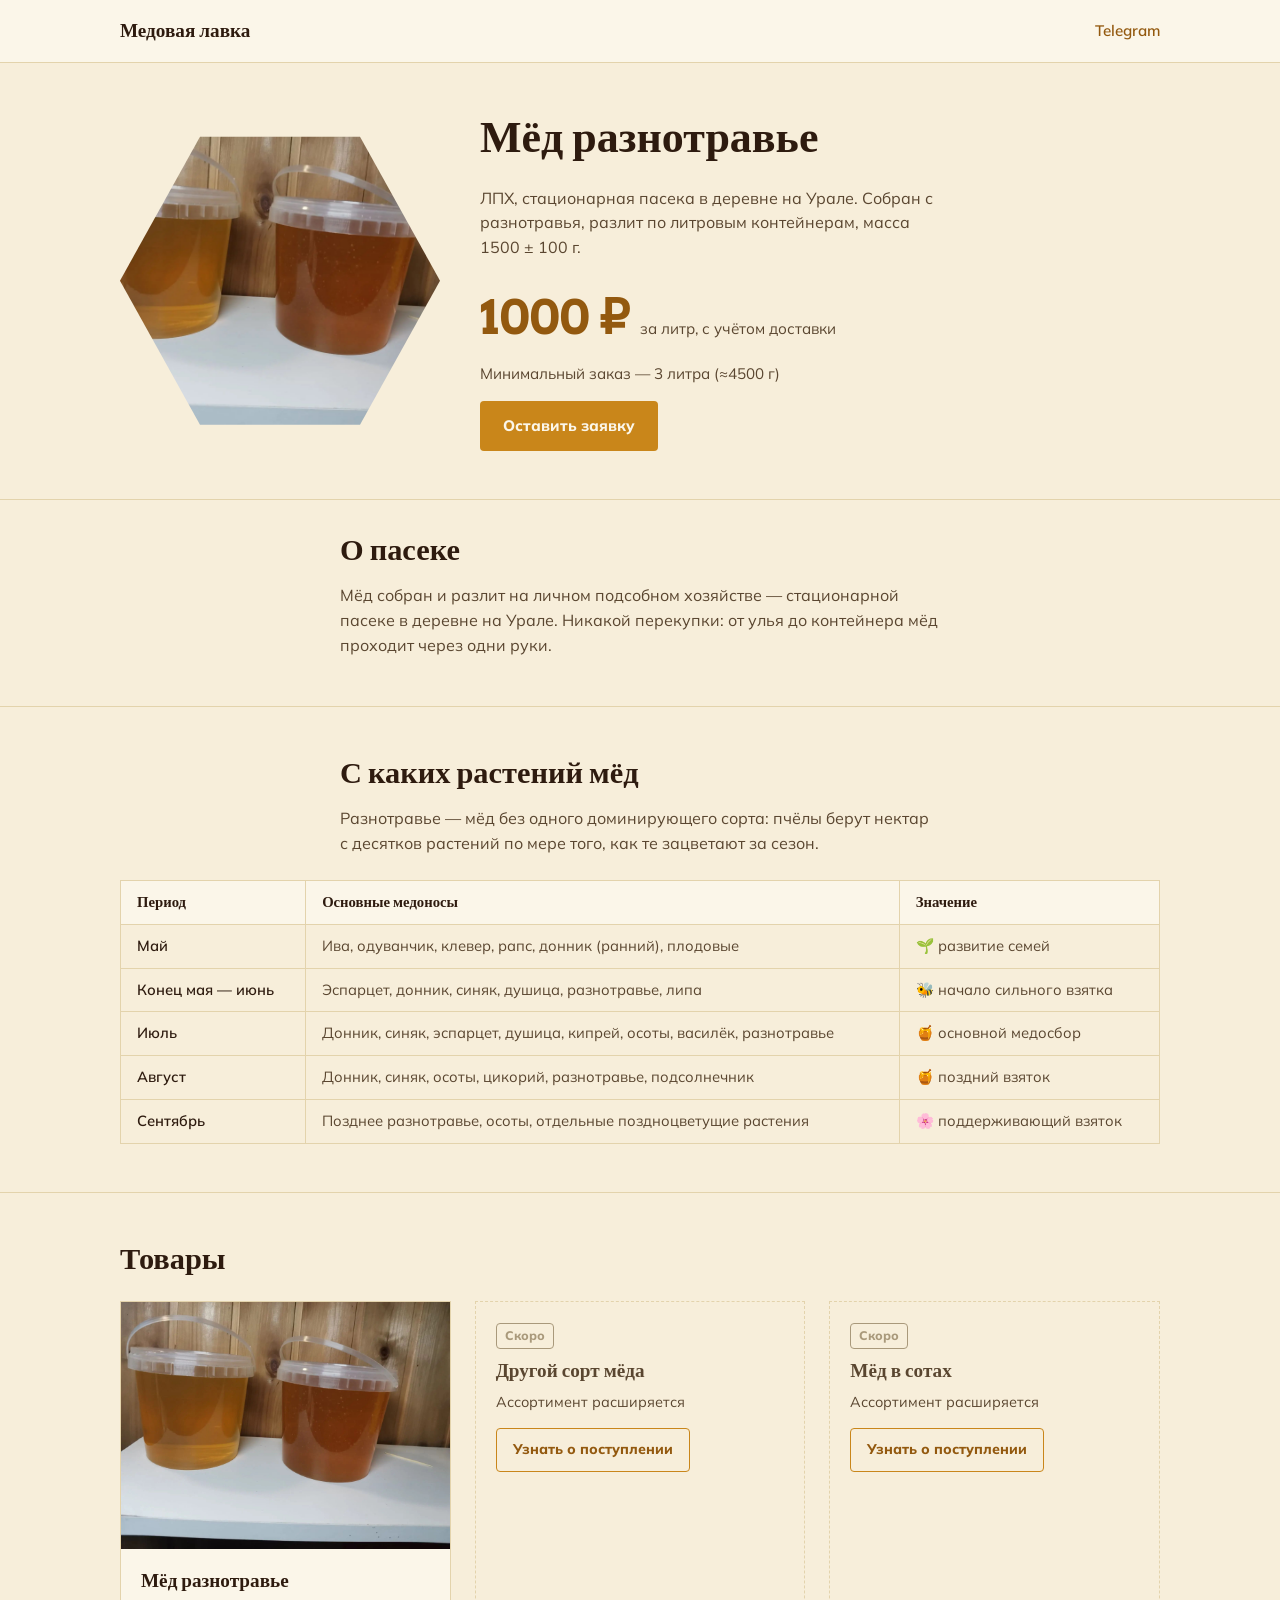
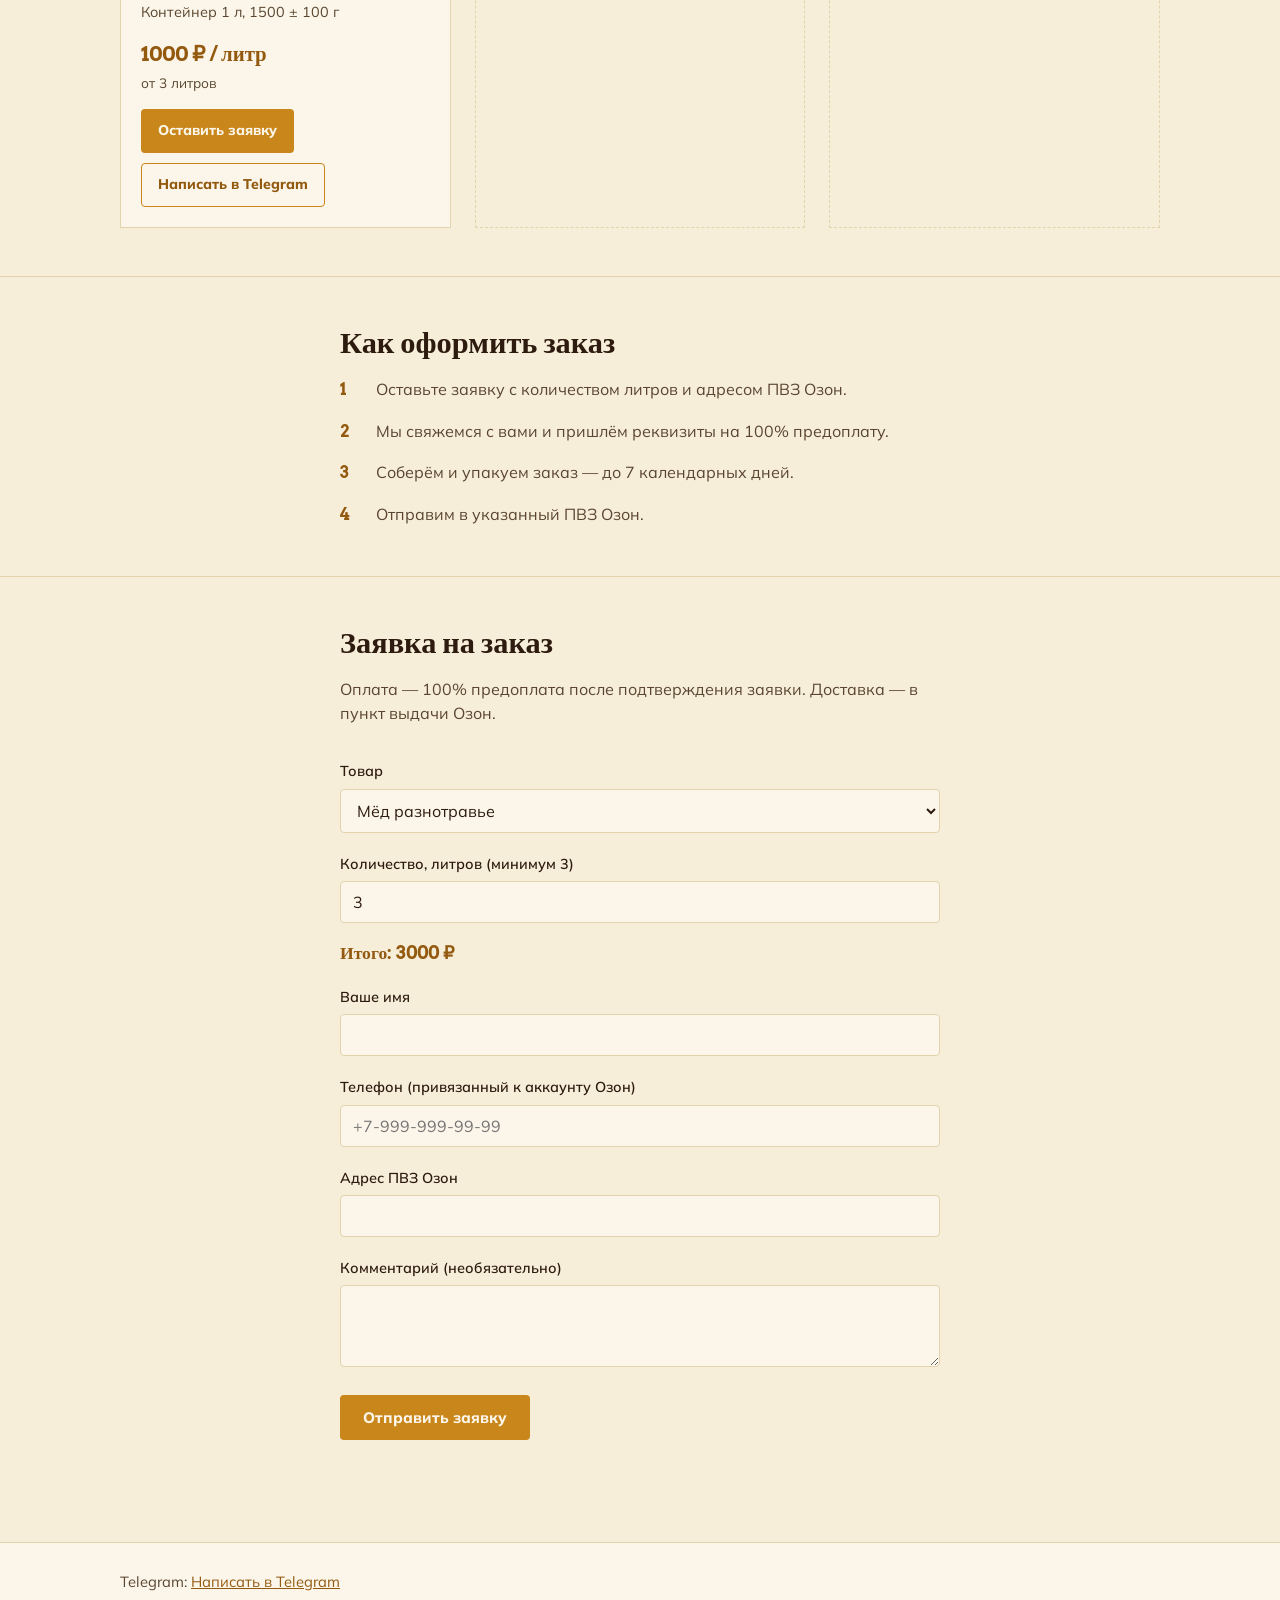
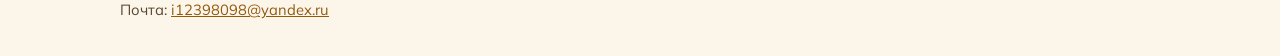
==== index.html @ 8c2269fa "Initial site: honey landing page with order form and Telegram contact Co-Authored-By: Claude Sonnet " ====
<!DOCTYPE html>
<html lang="ru">
<head>
<meta charset="UTF-8">
<meta name="viewport" content="width=device-width, initial-scale=1.0">
<title>Медовая лавка — мёд разнотравье с Урала</title>
<meta name="description" content="Мёд разнотравье с личной стационарной пасеки на Урале. 1000 ₽ за литр с учётом доставки, заказ от 3 литров, доставка в ПВЗ Озон.">
<link rel="preconnect" href="https://fonts.googleapis.com">
<link rel="preconnect" href="https://fonts.gstatic.com" crossorigin>
<link href="https://fonts.googleapis.com/css2?family=Arvo:wght@400;700&family=Mulish:wght@400;600;800&display=swap" rel="stylesheet">
<link rel="stylesheet" href="css/style.css">
</head>
<body>

<header class="site-header">
  <div class="wrap header-inner">
    <span class="brand">Медовая лавка</span>
    <a class="header-contact js-tg-link" href="#" target="_blank" rel="noopener">Telegram</a>
  </div>
</header>

<main>

  <section class="hero">
    <div class="wrap hero-inner">
      <div class="hero-photo">
        <img src="assets/photos/honey-1.jpg" alt="Мёд разнотравье с Урала в литровом контейнере">
      </div>
      <div class="hero-text">
        <h1>Мёд разнотравье</h1>
        <p class="hero-lead">ЛПХ, стационарная пасека в деревне на Урале. Собран с разнотравья, разлит по литровым контейнерам, масса 1500&nbsp;±&nbsp;100&nbsp;г.</p>
        <p class="price-tag"><span class="price-number">1000&nbsp;₽</span><span class="price-unit">за литр, с учётом доставки</span></p>
        <p class="hero-note">Минимальный заказ — 3 литра (≈4500 г)</p>
        <a href="#order-form" class="btn btn-primary" data-product="honey-main">Оставить заявку</a>
      </div>
    </div>
  </section>

  <section class="about">
    <div class="wrap narrow">
      <h2>О пасеке</h2>
      <p>Мёд собран и разлит на личном подсобном хозяйстве — стационарной пасеке в деревне на Урале. Никакой перекупки: от улья до контейнера мёд проходит через одни руки.</p>
    </div>
  </section>

  <section class="forage">
    <div class="wrap narrow">
      <h2>С каких растений мёд</h2>
      <p>Разнотравье — мёд без одного доминирующего сорта: пчёлы берут нектар с десятков растений по мере того, как те зацветают за сезон.</p>
    </div>
    <div class="wrap">
      <div class="table-scroll">
        <table class="forage-table">
          <thead>
            <tr>
              <th>Период</th>
              <th>Основные медоносы</th>
              <th>Значение</th>
            </tr>
          </thead>
          <tbody>
            <tr>
              <td>Май</td>
              <td>Ива, одуванчик, клевер, рапс, донник (ранний), плодовые</td>
              <td>🌱 развитие семей</td>
            </tr>
            <tr>
              <td>Конец мая — июнь</td>
              <td>Эспарцет, донник, синяк, душица, разнотравье, липа</td>
              <td>🐝 начало сильного взятка</td>
            </tr>
            <tr>
              <td>Июль</td>
              <td>Донник, синяк, эспарцет, душица, кипрей, осоты, василёк, разнотравье</td>
              <td>🍯 основной медосбор</td>
            </tr>
            <tr>
              <td>Август</td>
              <td>Донник, синяк, осоты, цикорий, разнотравье, подсолнечник</td>
              <td>🍯 поздний взяток</td>
            </tr>
            <tr>
              <td>Сентябрь</td>
              <td>Позднее разнотравье, осоты, отдельные поздноцветущие растения</td>
              <td>🌸 поддерживающий взяток</td>
            </tr>
          </tbody>
        </table>
      </div>
    </div>
  </section>

  <section class="catalog" id="catalog">
    <div class="wrap">
      <h2>Товары</h2>
      <div class="catalog-grid">

        <article class="product-card">
          <div class="product-photo">
            <img src="assets/photos/honey-1.jpg" alt="Мёд разнотравье, литровый контейнер">
          </div>
          <div class="product-body">
            <h3>Мёд разнотравье</h3>
            <p class="product-meta">Контейнер 1 л, 1500&nbsp;±&nbsp;100 г</p>
            <p class="product-price">1000 ₽ / литр</p>
            <p class="product-min">от 3 литров</p>
            <div class="product-actions">
              <a href="#order-form" class="btn btn-primary" data-product="honey-main">Оставить заявку</a>
              <a href="#" target="_blank" rel="noopener" class="btn btn-ghost js-tg-link">Написать в Telegram</a>
            </div>
          </div>
        </article>

        <article class="product-card product-card--soon">
          <div class="product-body">
            <span class="soon-badge">Скоро</span>
            <h3>Другой сорт мёда</h3>
            <p class="product-meta">Ассортимент расширяется</p>
            <div class="product-actions">
              <a href="#order-form" class="btn btn-ghost" data-product="honey-other">Узнать о поступлении</a>
            </div>
          </div>
        </article>

        <article class="product-card product-card--soon">
          <div class="product-body">
            <span class="soon-badge">Скоро</span>
            <h3>Мёд в сотах</h3>
            <p class="product-meta">Ассортимент расширяется</p>
            <div class="product-actions">
              <a href="#order-form" class="btn btn-ghost" data-product="combs">Узнать о поступлении</a>
            </div>
          </div>
        </article>

      </div>
    </div>
  </section>

  <section class="how">
    <div class="wrap narrow">
      <h2>Как оформить заказ</h2>
      <ol class="steps">
        <li><span class="step-num">1</span> Оставьте заявку с количеством литров и адресом ПВЗ Озон.</li>
        <li><span class="step-num">2</span> Мы свяжемся с вами и пришлём реквизиты на 100% предоплату.</li>
        <li><span class="step-num">3</span> Соберём и упакуем заказ — до 7 календарных дней.</li>
        <li><span class="step-num">4</span> Отправим в указанный ПВЗ Озон.</li>
      </ol>
    </div>
  </section>

  <section class="order" id="order-form">
    <div class="wrap narrow">
      <h2>Заявка на заказ</h2>
      <p class="order-note">Оплата — 100% предоплата после подтверждения заявки. Доставка — в пункт выдачи Озон.</p>

      <form id="orderForm">
        <label for="product">Товар</label>
        <select id="product" name="Товар" required>
          <option value="Мёд разнотравье">Мёд разнотравье</option>
          <option value="Другой сорт мёда (уточнить поступление)">Другой сорт мёда (уточнить поступление)</option>
          <option value="Мёд в сотах (уточнить поступление)">Мёд в сотах (уточнить поступление)</option>
        </select>

        <label for="liters">Количество, литров (минимум 3)</label>
        <input type="number" id="liters" name="Количество, л" min="3" step="1" value="3" required>

        <p class="order-total">Итого: <span id="orderTotal">3000 ₽</span></p>

        <label for="name">Ваше имя</label>
        <input type="text" id="name" name="Имя" required>

        <label for="phone">Телефон (привязанный к аккаунту Озон)</label>
        <input type="tel" id="phone" name="Телефон" placeholder="+7-999-999-99-99" pattern="\+7-\d{3}-\d{3}-\d{2}-\d{2}" title="Формат: +7-999-999-99-99" required>

        <label for="pvz">Адрес ПВЗ Озон</label>
        <input type="text" id="pvz" name="Адрес ПВЗ Озон" required>

        <label for="comment">Комментарий (необязательно)</label>
        <textarea id="comment" name="Комментарий" rows="3"></textarea>

        <button type="submit" class="btn btn-primary">Отправить заявку</button>
        <p id="formStatus" class="form-status" role="status"></p>
      </form>
    </div>
  </section>

</main>

<footer class="site-footer">
  <div class="wrap footer-inner">
    <p>Telegram: <a href="#" class="js-tg-link" target="_blank" rel="noopener">Написать в Telegram</a></p>
    <p>Почта: <a href="#" class="js-mail-link" data-show-address></a></p>
  </div>
</footer>


<script src="js/main.js"></script>
</body>
</html>
---- css/style.css ----
:root {
  --cream: #F7EEDA;
  --cream-2: #FBF6E9;
  --ink: #2E1B0F;
  --ink-soft: #5A4630;
  --honey: #C9861A;
  --honey-dark: #93590F;
  --line: #E3D3AC;
  --muted: #A9997B;

  --font-display: "Arvo", Georgia, serif;
  --font-body: "Mulish", -apple-system, Segoe UI, sans-serif;
}

* { box-sizing: border-box; }

html { color-scheme: light; }

body {
  margin: 0;
  background: var(--cream);
  color: var(--ink);
  font-family: var(--font-body);
  font-size: 16px;
  line-height: 1.55;
  -webkit-font-smoothing: antialiased;
}

h1, h2, h3 {
  font-family: var(--font-display);
  color: var(--ink);
  line-height: 1.2;
  margin: 0 0 0.5em;
}

h1 { font-size: clamp(2rem, 5vw, 2.75rem); }
h2 { font-size: clamp(1.4rem, 3vw, 1.9rem); }
h3 { font-size: 1.2rem; }

p { margin: 0 0 1em; }

a { color: var(--honey-dark); }

.wrap {
  max-width: 1080px;
  margin: 0 auto;
  padding: 0 20px;
}

.narrow { max-width: 640px; }

/* Header */

.site-header {
  border-bottom: 1px solid var(--line);
  background: var(--cream-2);
}

.header-inner {
  display: flex;
  align-items: center;
  justify-content: space-between;
  padding-block: 16px;
  gap: 12px;
  flex-wrap: wrap;
}

.brand {
  font-family: var(--font-display);
  font-weight: 700;
  font-size: 1.2rem;
}

.header-contact {
  text-decoration: none;
  font-weight: 600;
  font-size: 0.95rem;
}

/* Hero */

.hero { padding-block: 48px; }

.hero-inner {
  display: grid;
  grid-template-columns: minmax(0, 320px) 1fr;
  gap: 40px;
  align-items: center;
}

.hero-photo img {
  display: block;
  width: 100%;
  aspect-ratio: 1;
  object-fit: cover;
  clip-path: polygon(25% 5%, 75% 5%, 100% 50%, 75% 95%, 25% 95%, 0% 50%);
}

.hero-lead { color: var(--ink-soft); max-width: 46ch; }

.price-tag {
  display: flex;
  align-items: baseline;
  gap: 10px;
  margin: 20px 0 8px;
}

.price-number {
  font-family: var(--font-display);
  font-weight: 700;
  font-size: clamp(2.2rem, 6vw, 3rem);
  color: var(--honey-dark);
}

.price-unit { color: var(--ink-soft); font-size: 0.95rem; }

.hero-note { color: var(--ink-soft); font-size: 0.95rem; }

/* Buttons */

.btn {
  display: inline-block;
  padding: 12px 22px;
  border-radius: 4px;
  font-weight: 800;
  font-size: 0.95rem;
  text-decoration: none;
  cursor: pointer;
  border: 1px solid transparent;
  font-family: var(--font-body);
}

.btn-primary {
  background: var(--honey);
  color: var(--cream-2);
}

.btn-primary:hover { background: var(--honey-dark); }

.btn-ghost {
  background: transparent;
  color: var(--honey-dark);
  border-color: var(--honey);
}

.btn-ghost:hover { background: var(--cream-2); }

.btn:focus-visible {
  outline: 3px solid var(--honey-dark);
  outline-offset: 2px;
}

/* About */

.about { padding-block: 32px; border-top: 1px solid var(--line); }
.about p { color: var(--ink-soft); }

/* Forage */

.forage { padding-block: 48px; border-top: 1px solid var(--line); }
.forage > .narrow p { color: var(--ink-soft); }

.table-scroll {
  overflow-x: auto;
  margin-top: 24px;
}

.forage-table {
  border-collapse: collapse;
  width: 100%;
  min-width: 620px;
}

.forage-table th,
.forage-table td {
  border: 1px solid var(--line);
  padding: 10px 16px;
  text-align: left;
  vertical-align: top;
  font-size: 0.92rem;
}

.forage-table th {
  font-family: var(--font-display);
  font-weight: 700;
  color: var(--ink);
  background: var(--cream-2);
}

.forage-table td { color: var(--ink-soft); }
.forage-table td:first-child { white-space: nowrap; color: var(--ink); font-weight: 600; }

/* Catalog */

.catalog { padding-block: 48px; border-top: 1px solid var(--line); }

.catalog-grid {
  display: grid;
  grid-template-columns: repeat(auto-fit, minmax(230px, 1fr));
  gap: 24px;
  margin-top: 24px;
}

.product-card {
  border: 1px solid var(--line);
  background: var(--cream-2);
  display: flex;
  flex-direction: column;
}

.product-photo img {
  display: block;
  width: 100%;
  aspect-ratio: 4 / 3;
  object-fit: cover;
}

.product-body { padding: 20px; }

.product-meta { color: var(--ink-soft); font-size: 0.9rem; }

.product-price {
  font-family: var(--font-display);
  font-weight: 700;
  font-size: 1.3rem;
  color: var(--honey-dark);
  margin: 8px 0 2px;
}

.product-min { color: var(--ink-soft); font-size: 0.85rem; margin-bottom: 16px; }

.product-actions { display: flex; flex-wrap: wrap; gap: 10px; }
.product-actions .btn { padding: 10px 16px; font-size: 0.88rem; }

.product-card--soon {
  background: transparent;
  border-style: dashed;
  color: var(--muted);
}

.product-card--soon h3 { color: var(--ink-soft); }

.soon-badge {
  display: inline-block;
  font-size: 0.78rem;
  font-weight: 800;
  color: var(--muted);
  border: 1px solid var(--muted);
  border-radius: 4px;
  padding: 2px 8px;
  margin-bottom: 10px;
}

/* How it works */

.how { padding-block: 48px; border-top: 1px solid var(--line); }

.steps {
  list-style: none;
  margin: 0;
  padding: 0;
  display: flex;
  flex-direction: column;
  gap: 16px;
}

.steps li {
  display: flex;
  gap: 14px;
  align-items: baseline;
  color: var(--ink-soft);
}

.step-num {
  font-family: var(--font-display);
  font-weight: 700;
  color: var(--honey-dark);
  min-width: 1.4em;
}

/* Order form */

.order { padding-block: 48px; border-top: 1px solid var(--line); }

.order-note { color: var(--ink-soft); }

#orderForm { display: flex; flex-direction: column; gap: 6px; margin-top: 20px; }

#orderForm label {
  font-weight: 600;
  font-size: 0.9rem;
  margin-top: 14px;
}

#orderForm input,
#orderForm select,
#orderForm textarea {
  font-family: var(--font-body);
  font-size: 1rem;
  padding: 10px 12px;
  border: 1px solid var(--line);
  border-radius: 4px;
  background: var(--cream-2);
  color: var(--ink);
}

#orderForm input:focus,
#orderForm select:focus,
#orderForm textarea:focus {
  outline: 2px solid var(--honey-dark);
  outline-offset: 1px;
}

.order-total {
  font-family: var(--font-display);
  font-weight: 700;
  font-size: 1.1rem;
  color: var(--honey-dark);
  margin: 10px 0 0;
}

#orderForm button[type="submit"] { margin-top: 22px; align-self: flex-start; }

.form-status { margin-top: 12px; font-weight: 600; min-height: 1.2em; }
.form-status.ok { color: #3f6b1f; }
.form-status.error { color: #a3311a; }

/* Footer */

.site-footer {
  border-top: 1px solid var(--line);
  padding-block: 28px;
  background: var(--cream-2);
}

.footer-inner p { margin: 0 0 6px; color: var(--ink-soft); font-size: 0.92rem; }

/* Responsive */

@media (max-width: 720px) {
  .hero-inner {
    grid-template-columns: 1fr;
  }
  .hero-photo { max-width: 260px; margin: 0 auto; }
}
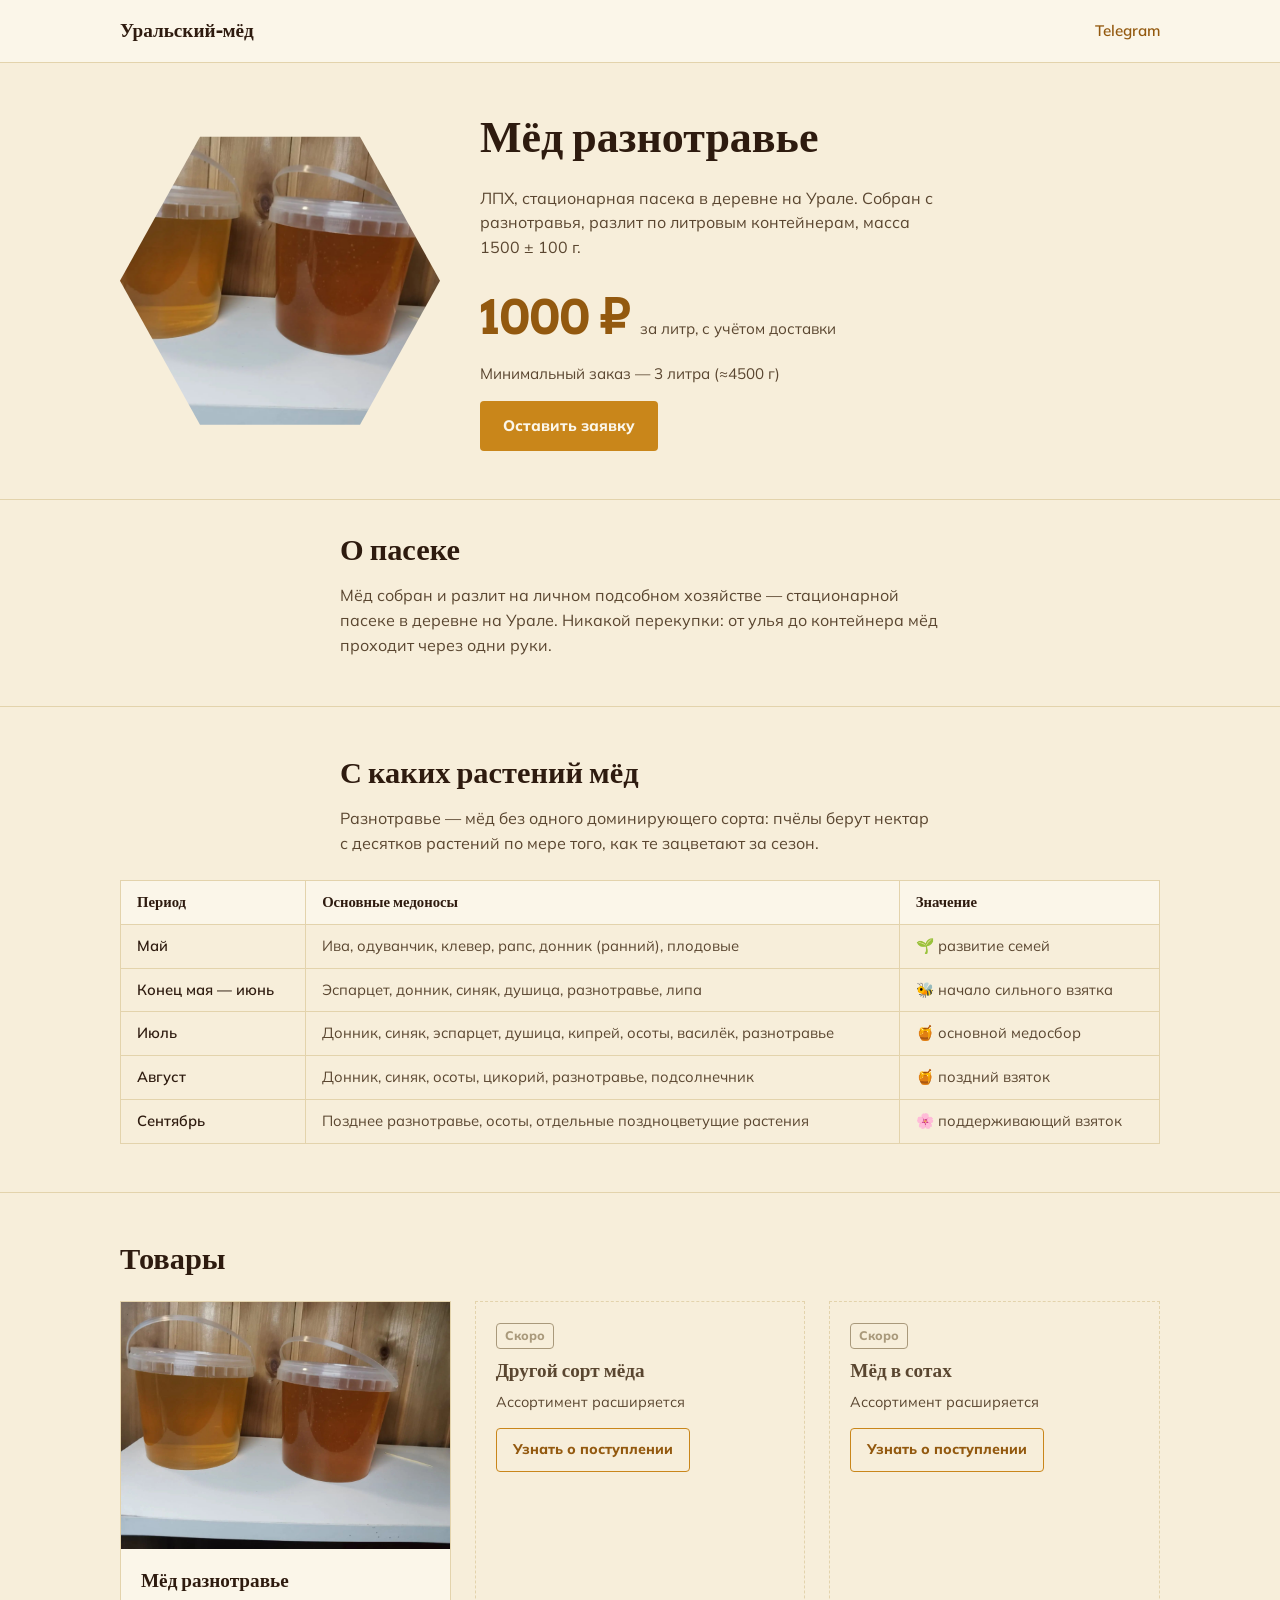
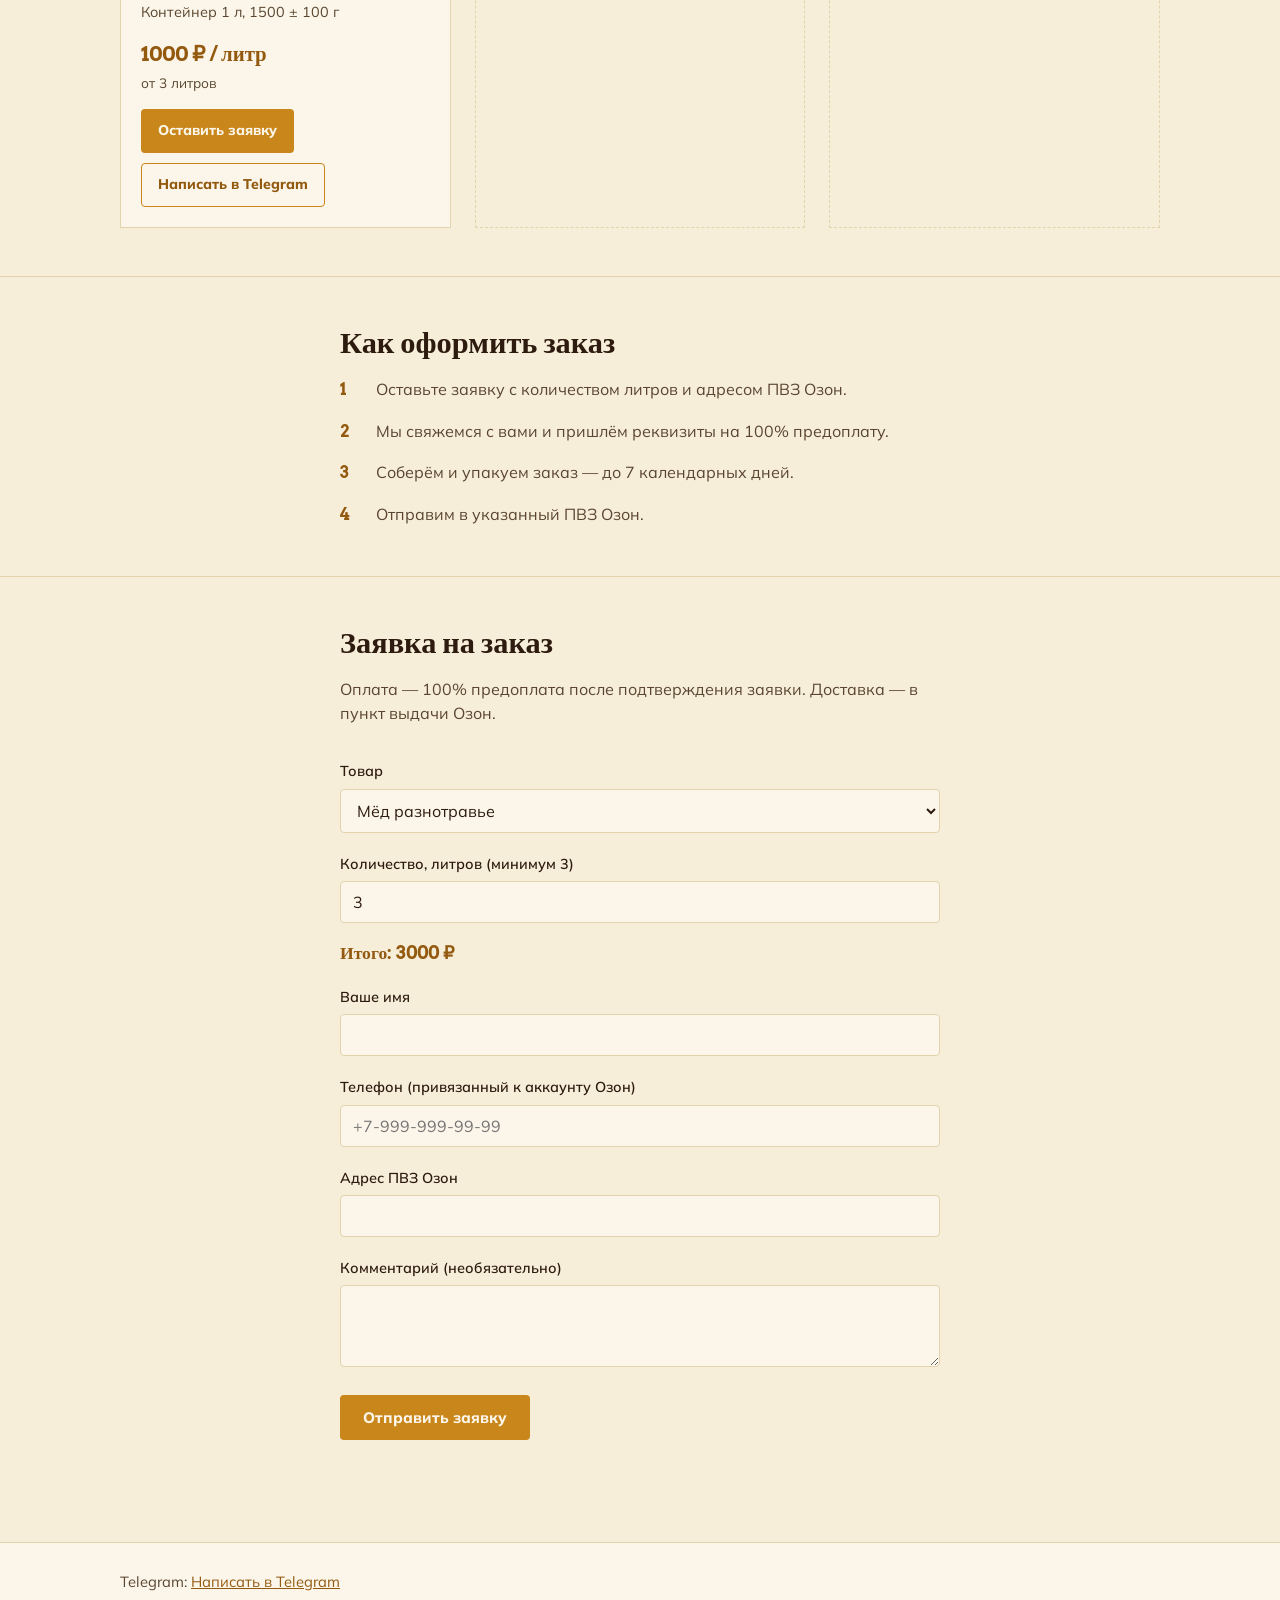
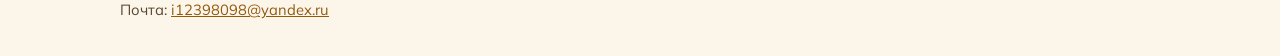
==== commit d54d40af: "Rename brand to Уральский-мёд; add bee favicon Co-Authored-By: Claude Sonnet 5 <noreply@anthropic.co" ====
--- a/index.html
+++ b/index.html
@@ -3,8 +3,9 @@
 <head>
 <meta charset="UTF-8">
 <meta name="viewport" content="width=device-width, initial-scale=1.0">
-<title>Медовая лавка — мёд разнотравье с Урала</title>
+<title>Уральский-мёд — мёд разнотравье с Урала</title>
 <meta name="description" content="Мёд разнотравье с личной стационарной пасеки на Урале. 1000 ₽ за литр с учётом доставки, заказ от 3 литров, доставка в ПВЗ Озон.">
+<link rel="icon" href="assets/favicon.svg" type="image/svg+xml">
 <link rel="preconnect" href="https://fonts.googleapis.com">
 <link rel="preconnect" href="https://fonts.gstatic.com" crossorigin>
 <link href="https://fonts.googleapis.com/css2?family=Arvo:wght@400;700&family=Mulish:wght@400;600;800&display=swap" rel="stylesheet">
@@ -14,7 +15,7 @@
 
 <header class="site-header">
   <div class="wrap header-inner">
-    <span class="brand">Медовая лавка</span>
+    <span class="brand">Уральский-мёд</span>
     <a class="header-contact js-tg-link" href="#" target="_blank" rel="noopener">Telegram</a>
   </div>
 </header>
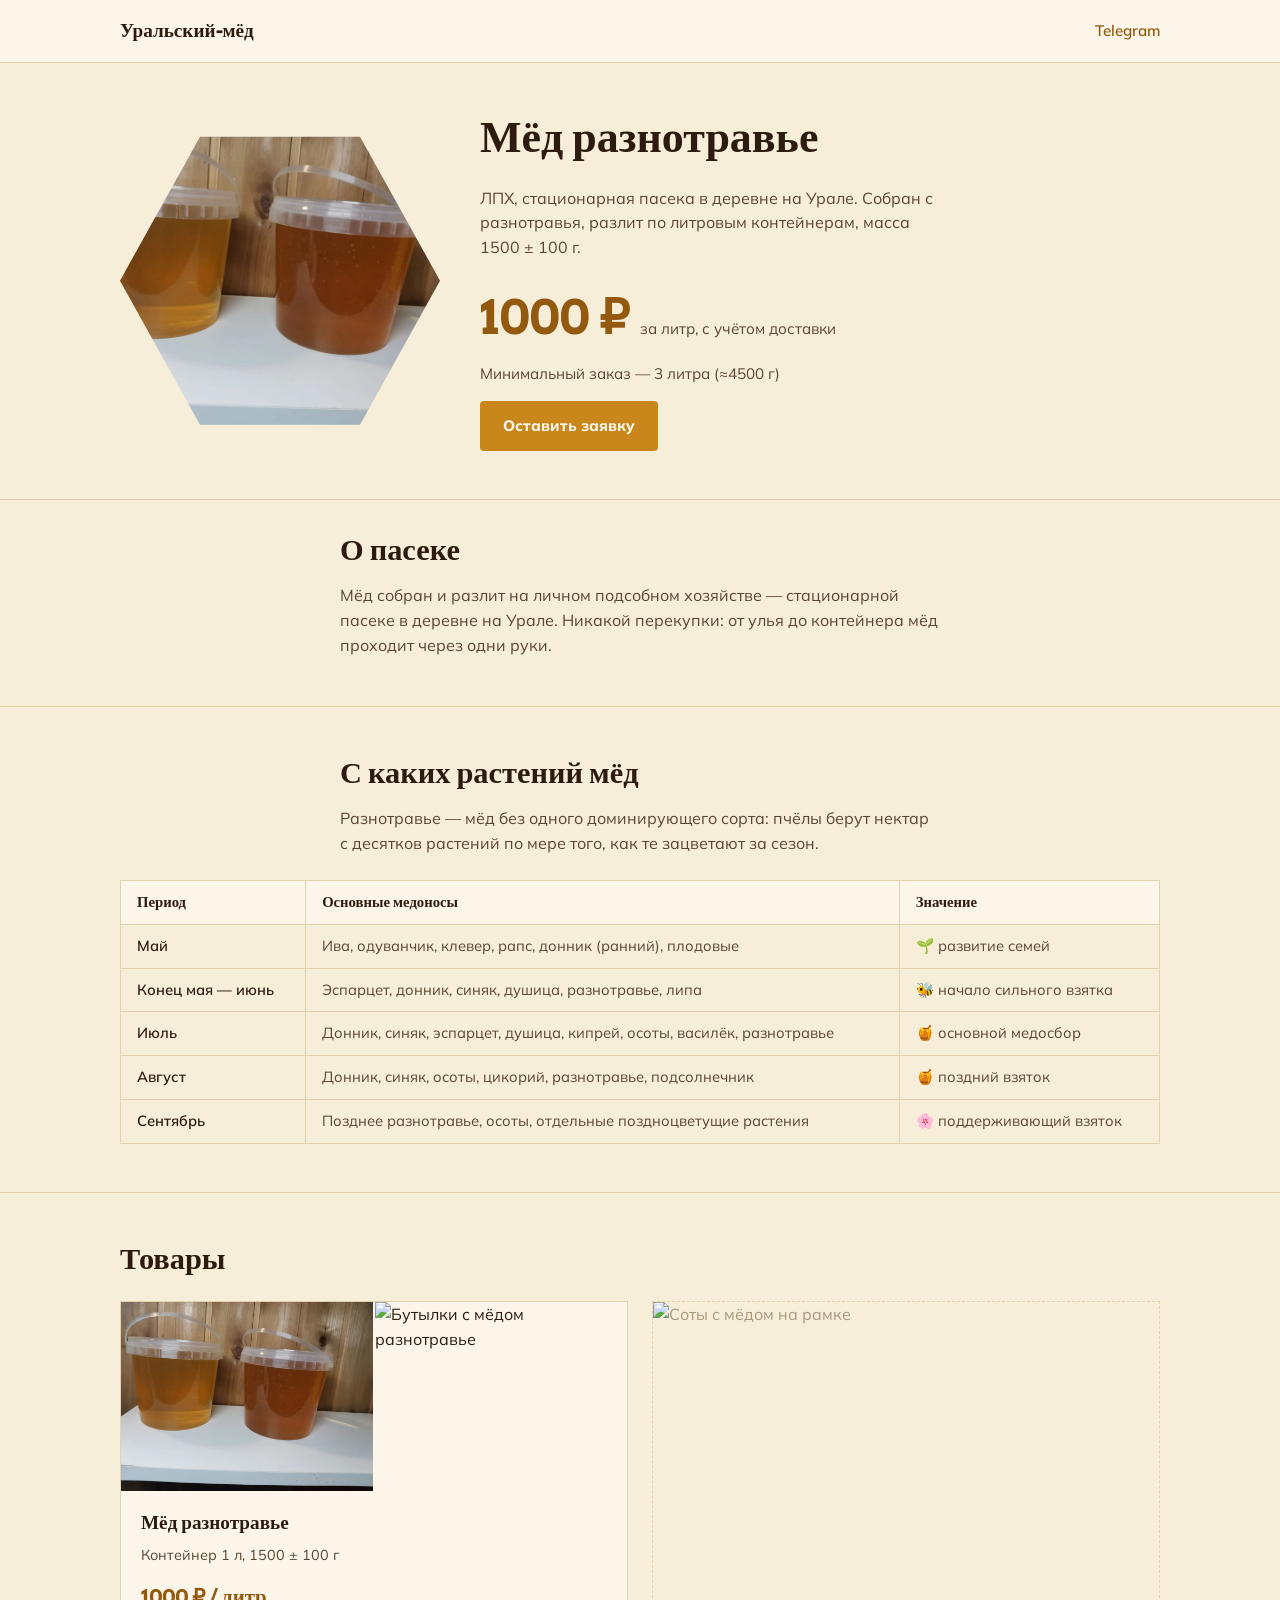
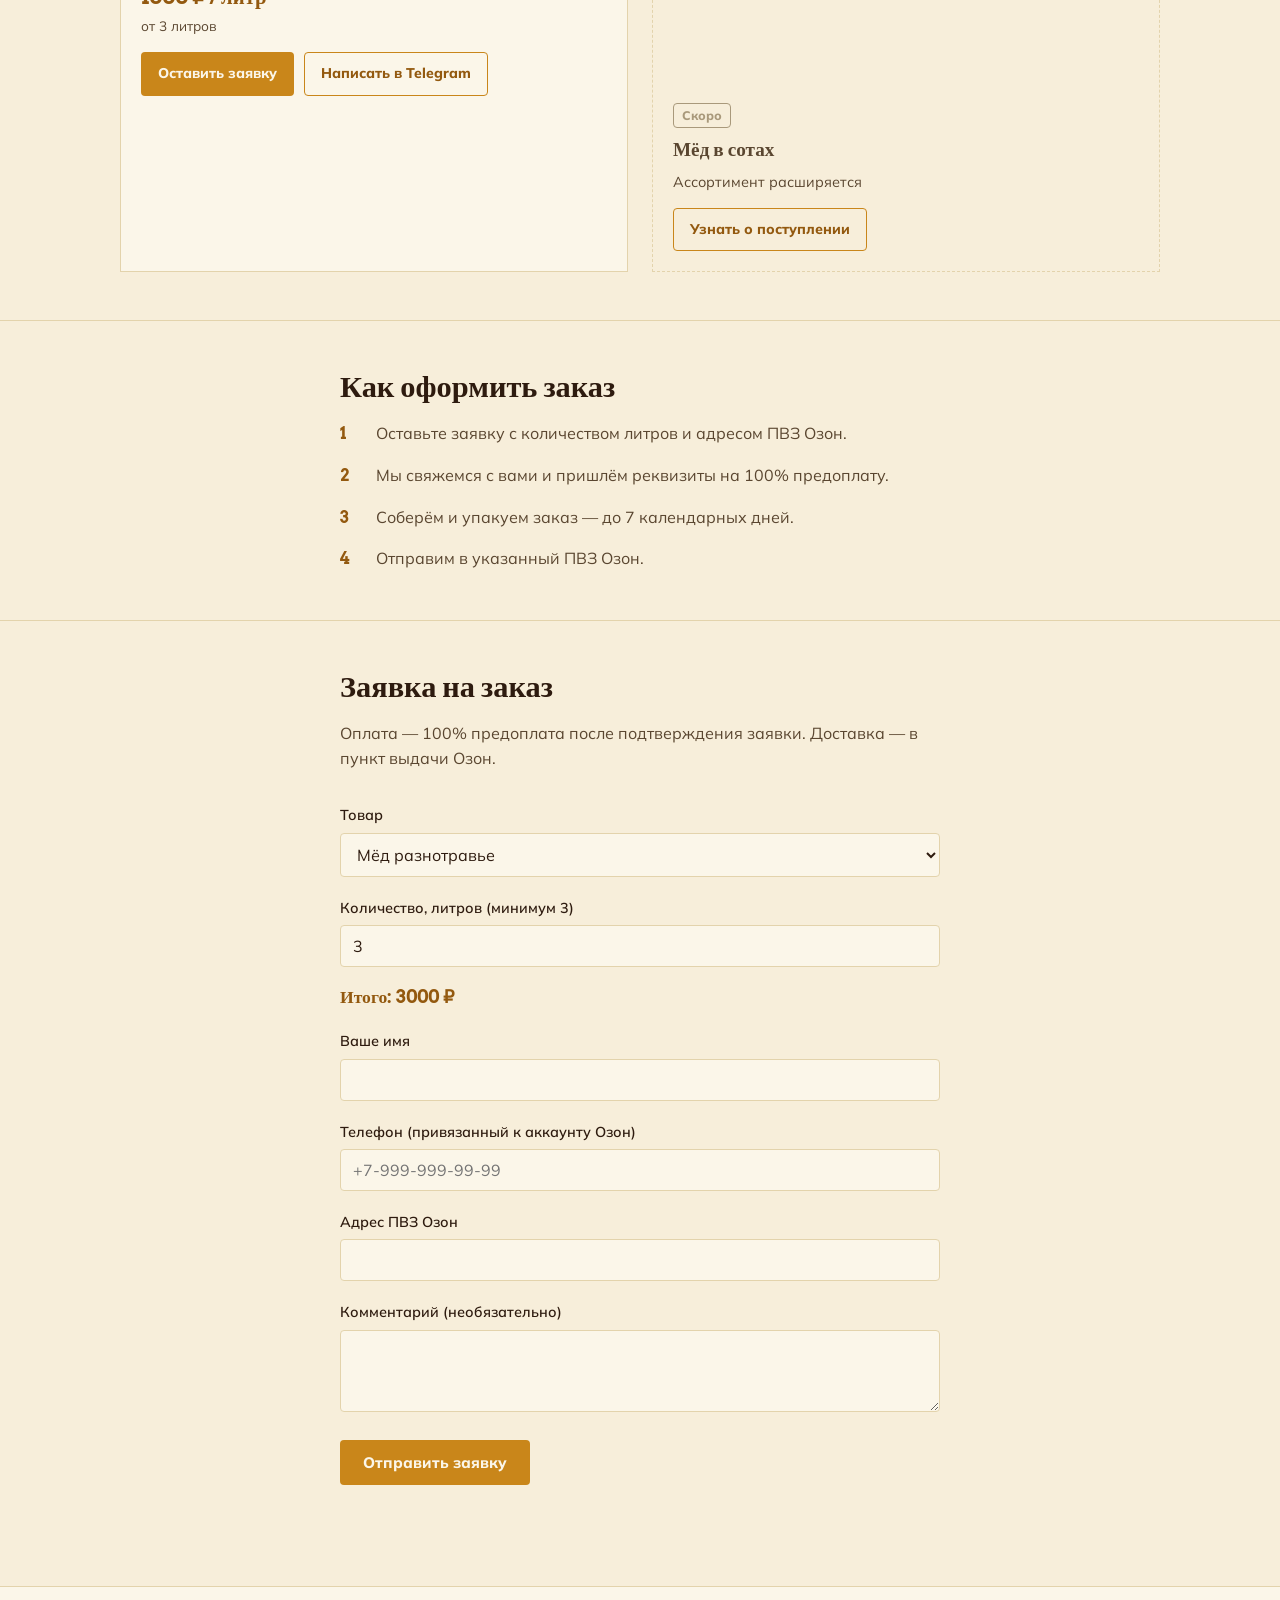
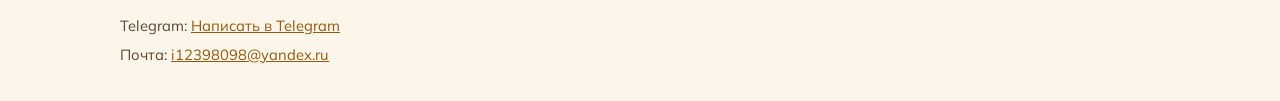
==== commit 41919a5d: "Add SEO/structured data, remove other-honey card, wire up new photo slots - canonical/OG/Twitter met" ====
--- a/index.html
+++ b/index.html
@@ -5,7 +5,51 @@
 <meta name="viewport" content="width=device-width, initial-scale=1.0">
 <title>Уральский-мёд — мёд разнотравье с Урала</title>
 <meta name="description" content="Мёд разнотравье с личной стационарной пасеки на Урале. 1000 ₽ за литр с учётом доставки, заказ от 3 литров, доставка в ПВЗ Озон.">
+<link rel="canonical" href="https://уральский-мёд.рф/">
 <link rel="icon" href="assets/favicon.svg" type="image/svg+xml">
+
+<meta property="og:type" content="website">
+<meta property="og:site_name" content="Уральский-мёд">
+<meta property="og:locale" content="ru_RU">
+<meta property="og:title" content="Уральский-мёд — мёд разнотравье с Урала">
+<meta property="og:description" content="Мёд разнотравье с личной стационарной пасеки на Урале. 1000 ₽ за литр с учётом доставки, заказ от 3 литров, доставка в ПВЗ Озон.">
+<meta property="og:url" content="https://уральский-мёд.рф/">
+<meta property="og:image" content="https://уральский-мёд.рф/assets/photos/honey-1.jpg">
+
+<meta name="twitter:card" content="summary_large_image">
+<meta name="twitter:title" content="Уральский-мёд — мёд разнотравье с Урала">
+<meta name="twitter:description" content="Мёд разнотравье с личной стационарной пасеки на Урале. 1000 ₽ за литр с учётом доставки, заказ от 3 литров, доставка в ПВЗ Озон.">
+<meta name="twitter:image" content="https://уральский-мёд.рф/assets/photos/honey-1.jpg">
+
+<script type="application/ld+json">
+{
+  "@context": "https://schema.org",
+  "@graph": [
+    {
+      "@type": "Organization",
+      "@id": "https://уральский-мёд.рф/#organization",
+      "name": "Уральский-мёд",
+      "url": "https://уральский-мёд.рф/",
+      "description": "Личное подсобное хозяйство — стационарная пасека на Урале. Мёд разнотравье напрямую от производителя, без перекупки."
+    },
+    {
+      "@type": "Product",
+      "name": "Мёд разнотравье",
+      "image": "https://уральский-мёд.рф/assets/photos/honey-1.jpg",
+      "description": "Мёд разнотравье с личной стационарной пасеки на Урале. Литровый контейнер, масса 1500 ± 100 г.",
+      "brand": { "@id": "https://уральский-мёд.рф/#organization" },
+      "offers": {
+        "@type": "Offer",
+        "url": "https://уральский-мёд.рф/#catalog",
+        "priceCurrency": "RUB",
+        "price": "1000",
+        "availability": "https://schema.org/InStock"
+      }
+    }
+  ]
+}
+</script>
+
 <link rel="preconnect" href="https://fonts.googleapis.com">
 <link rel="preconnect" href="https://fonts.gstatic.com" crossorigin>
 <link href="https://fonts.googleapis.com/css2?family=Arvo:wght@400;700&family=Mulish:wght@400;600;800&display=swap" rel="stylesheet">
@@ -99,6 +143,7 @@
         <article class="product-card">
           <div class="product-photo">
             <img src="assets/photos/honey-1.jpg" alt="Мёд разнотравье, литровый контейнер">
+            <img src="assets/photos/мед.jpg" alt="Бутылки с мёдом разнотравье">
           </div>
           <div class="product-body">
             <h3>Мёд разнотравье</h3>
@@ -113,17 +158,9 @@
         </article>
 
         <article class="product-card product-card--soon">
-          <div class="product-body">
-            <span class="soon-badge">Скоро</span>
-            <h3>Другой сорт мёда</h3>
-            <p class="product-meta">Ассортимент расширяется</p>
-            <div class="product-actions">
-              <a href="#order-form" class="btn btn-ghost" data-product="honey-other">Узнать о поступлении</a>
-            </div>
-          </div>
-        </article>
-
-        <article class="product-card product-card--soon">
+          <div class="product-photo">
+            <img src="assets/photos/соты.jpg" alt="Соты с мёдом на рамке">
+          </div>
           <div class="product-body">
             <span class="soon-badge">Скоро</span>
             <h3>Мёд в сотах</h3>
@@ -159,7 +196,6 @@
         <label for="product">Товар</label>
         <select id="product" name="Товар" required>
           <option value="Мёд разнотравье">Мёд разнотравье</option>
-          <option value="Другой сорт мёда (уточнить поступление)">Другой сорт мёда (уточнить поступление)</option>
           <option value="Мёд в сотах (уточнить поступление)">Мёд в сотах (уточнить поступление)</option>
         </select>
 
--- a/css/style.css
+++ b/css/style.css
@@ -208,6 +208,12 @@
   flex-direction: column;
 }
 
+.product-photo {
+  display: grid;
+  grid-template-columns: repeat(auto-fit, minmax(0, 1fr));
+  gap: 2px;
+}
+
 .product-photo img {
   display: block;
   width: 100%;
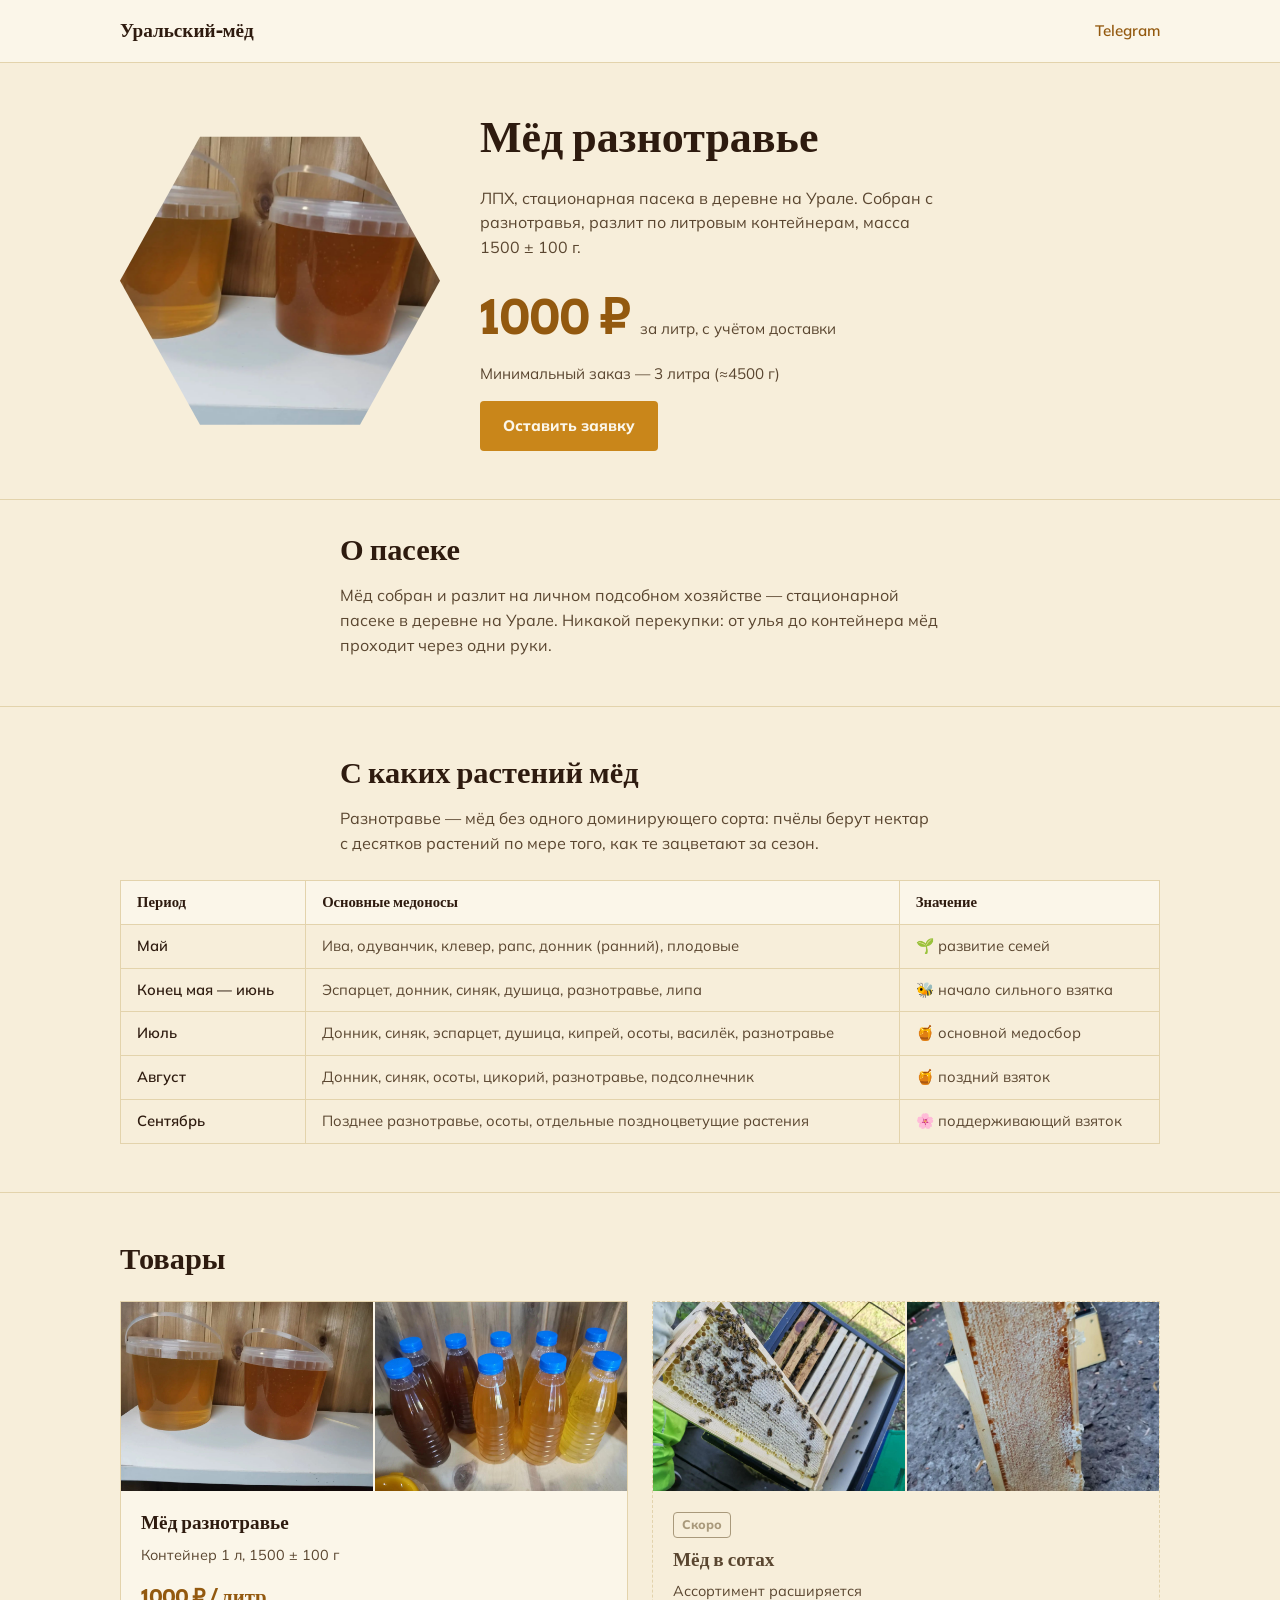
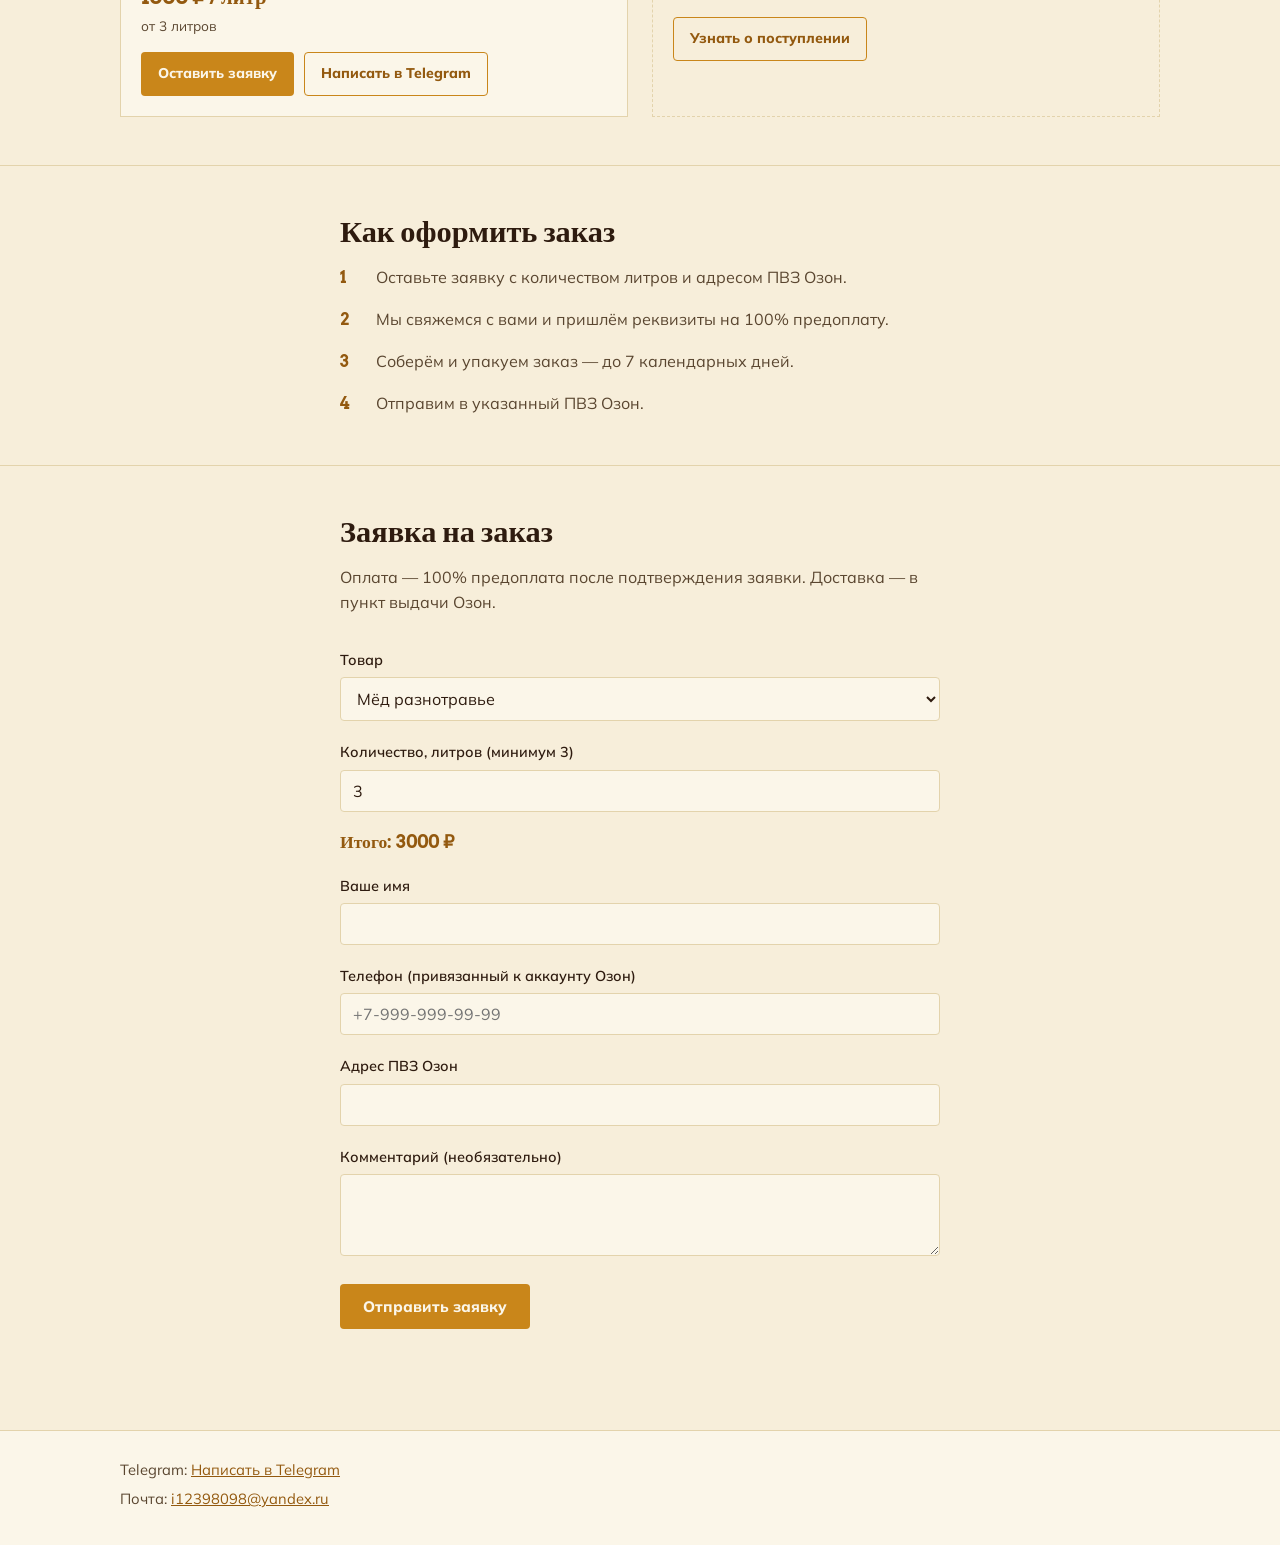
==== commit f8d2373d: "Add second comb-frame photo to "Мёд в сотах" card Co-Authored-By: Claude Sonnet 5 <noreply@anthropic" ====
--- a/index.html
+++ b/index.html
@@ -160,6 +160,7 @@
         <article class="product-card product-card--soon">
           <div class="product-photo">
             <img src="assets/photos/соты.jpg" alt="Соты с мёдом на рамке">
+            <img src="assets/photos/соты2.jpg" alt="Рамка с сотами крупным планом">
           </div>
           <div class="product-body">
             <span class="soon-badge">Скоро</span>
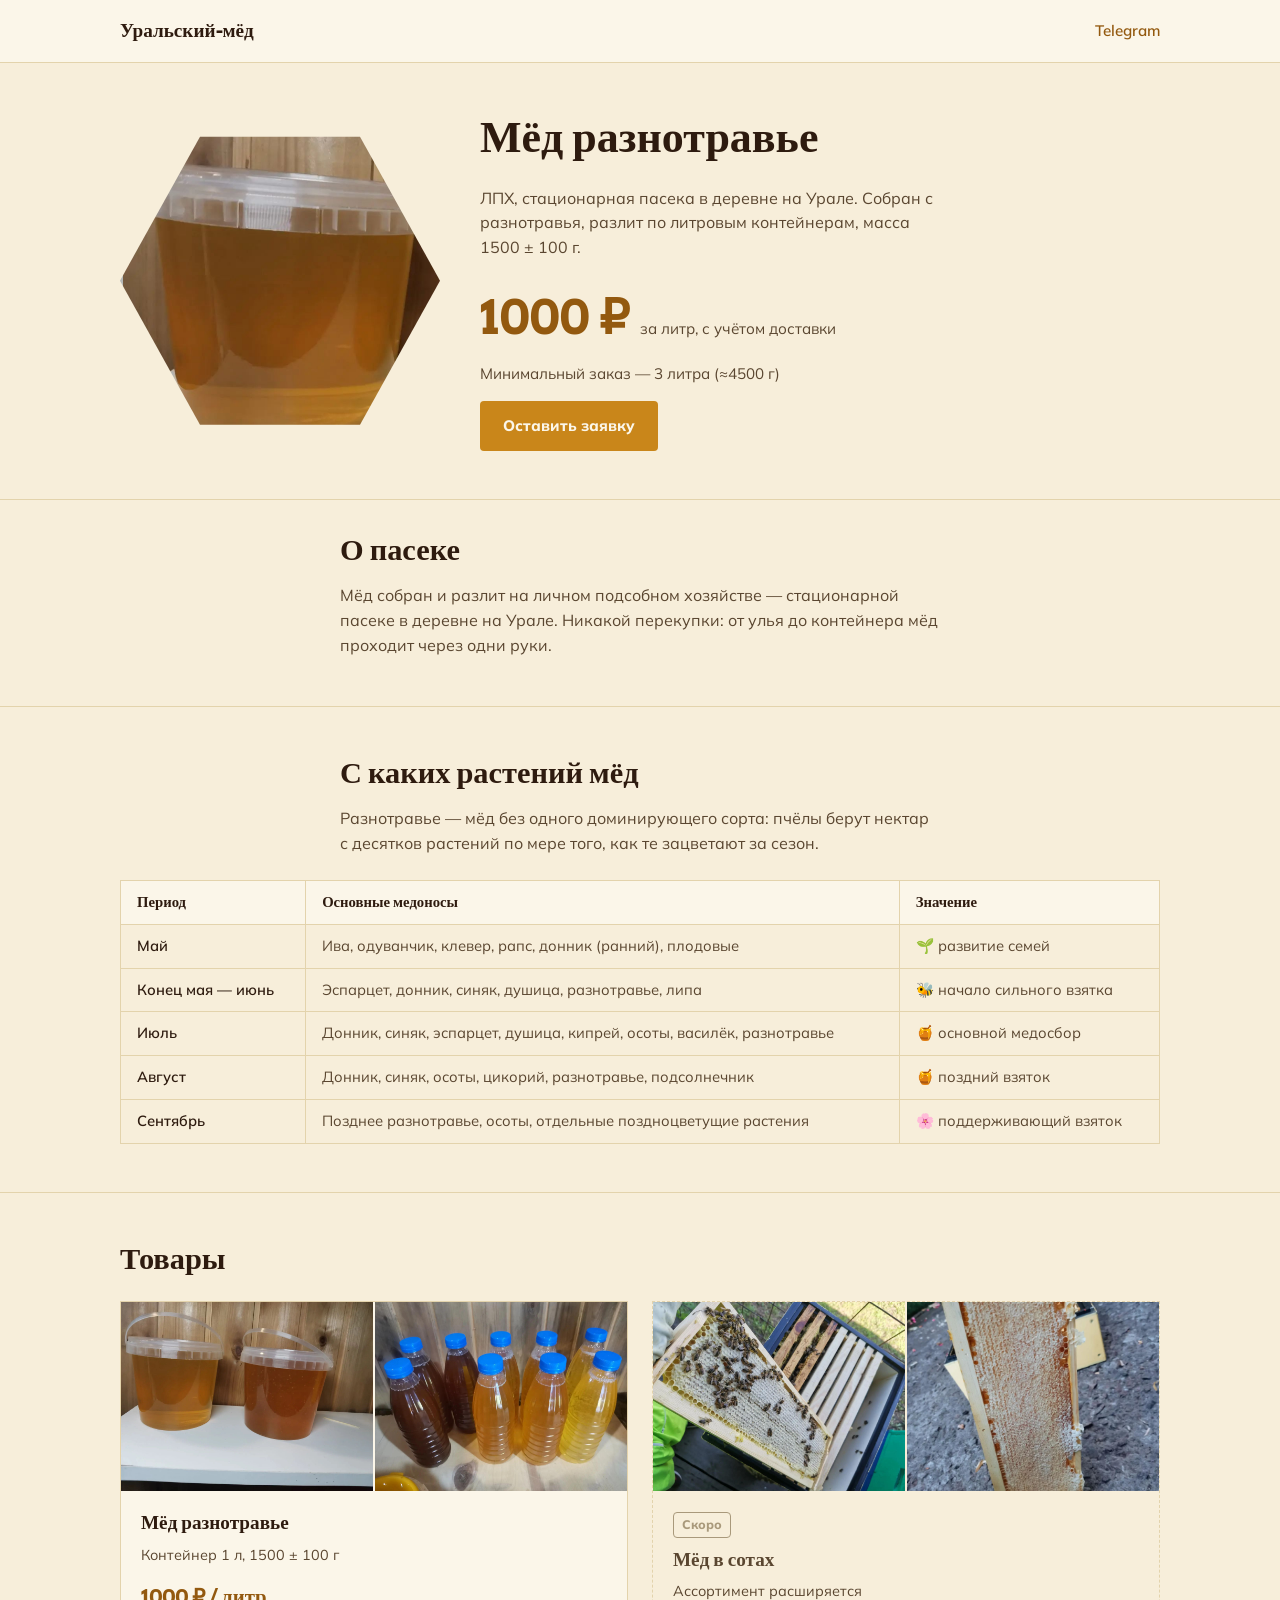
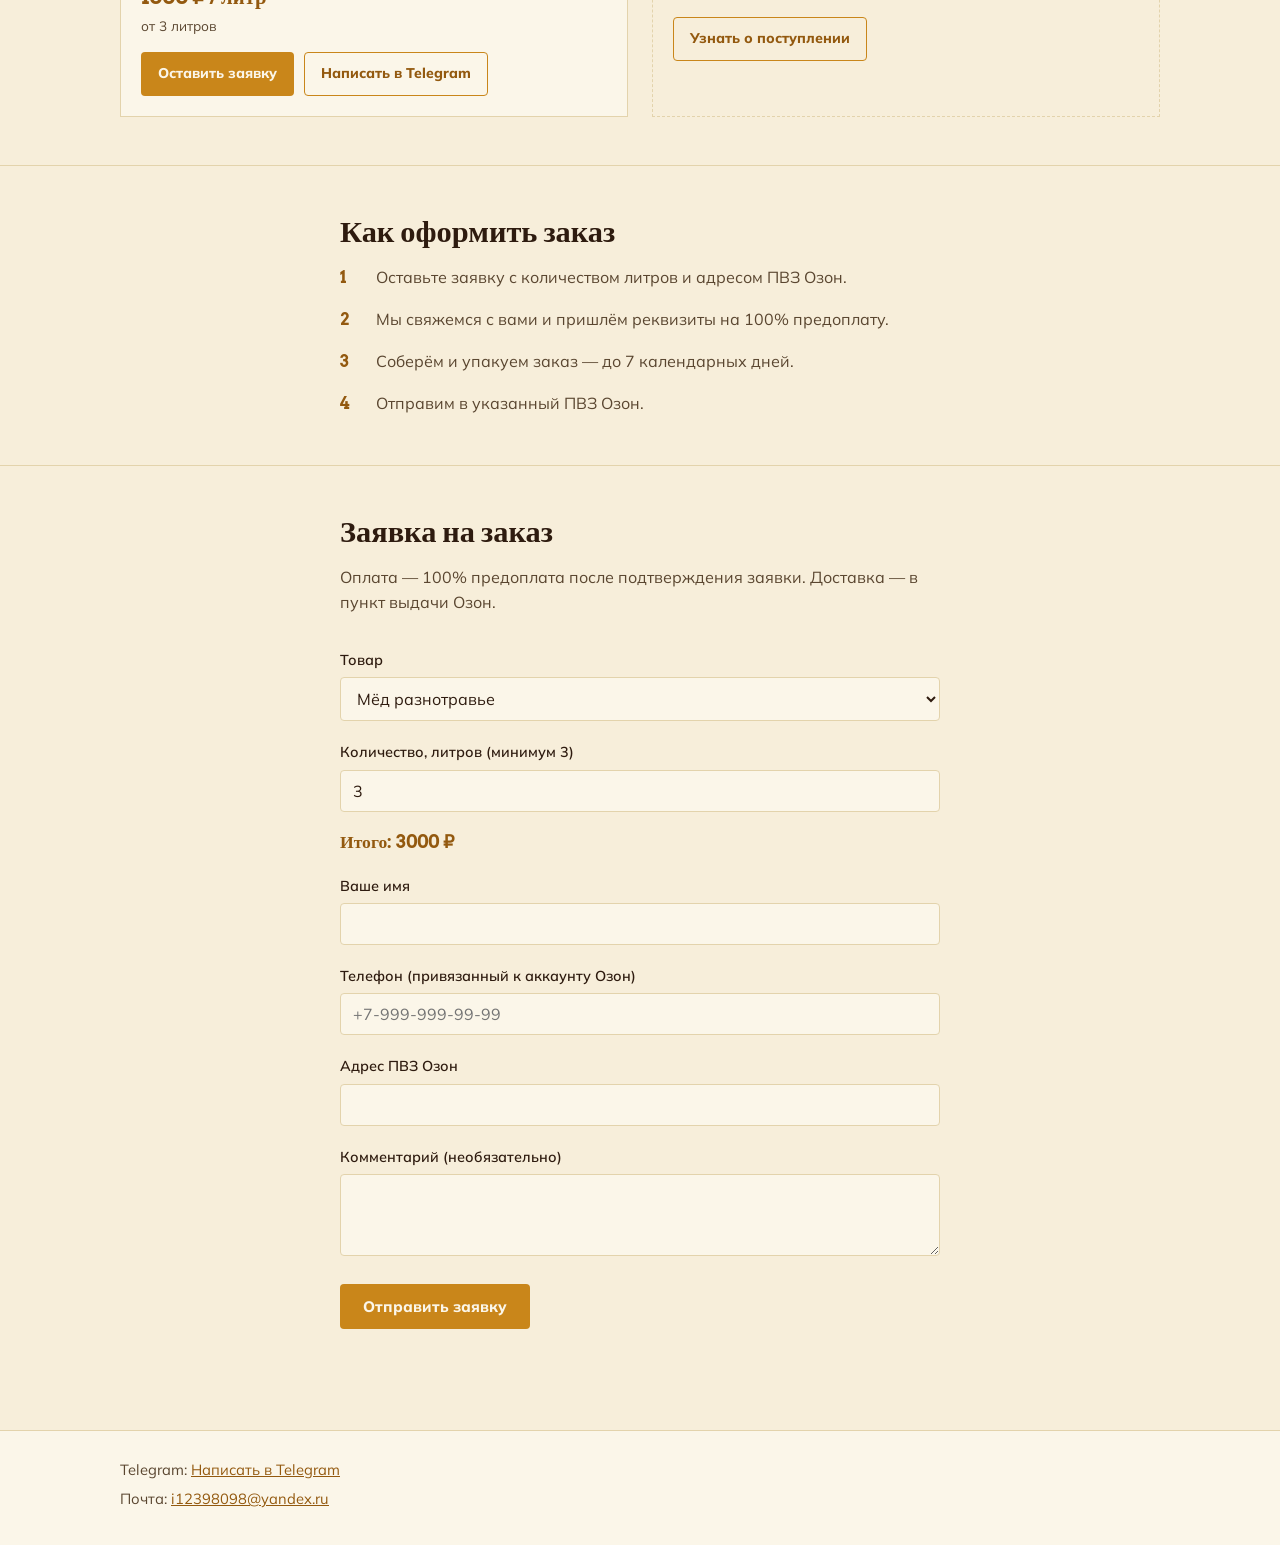
==== commit bae40df9: "Swap hero photo for honey bucket close-up (мед3.png) Co-Authored-By: Claude Sonnet 5 <noreply@anthro" ====
--- a/index.html
+++ b/index.html
@@ -69,7 +69,7 @@
   <section class="hero">
     <div class="wrap hero-inner">
       <div class="hero-photo">
-        <img src="assets/photos/honey-1.jpg" alt="Мёд разнотравье с Урала в литровом контейнере">
+        <img src="assets/photos/мед3.png" alt="Мёд разнотравье с Урала в литровом контейнере">
       </div>
       <div class="hero-text">
         <h1>Мёд разнотравье</h1>
